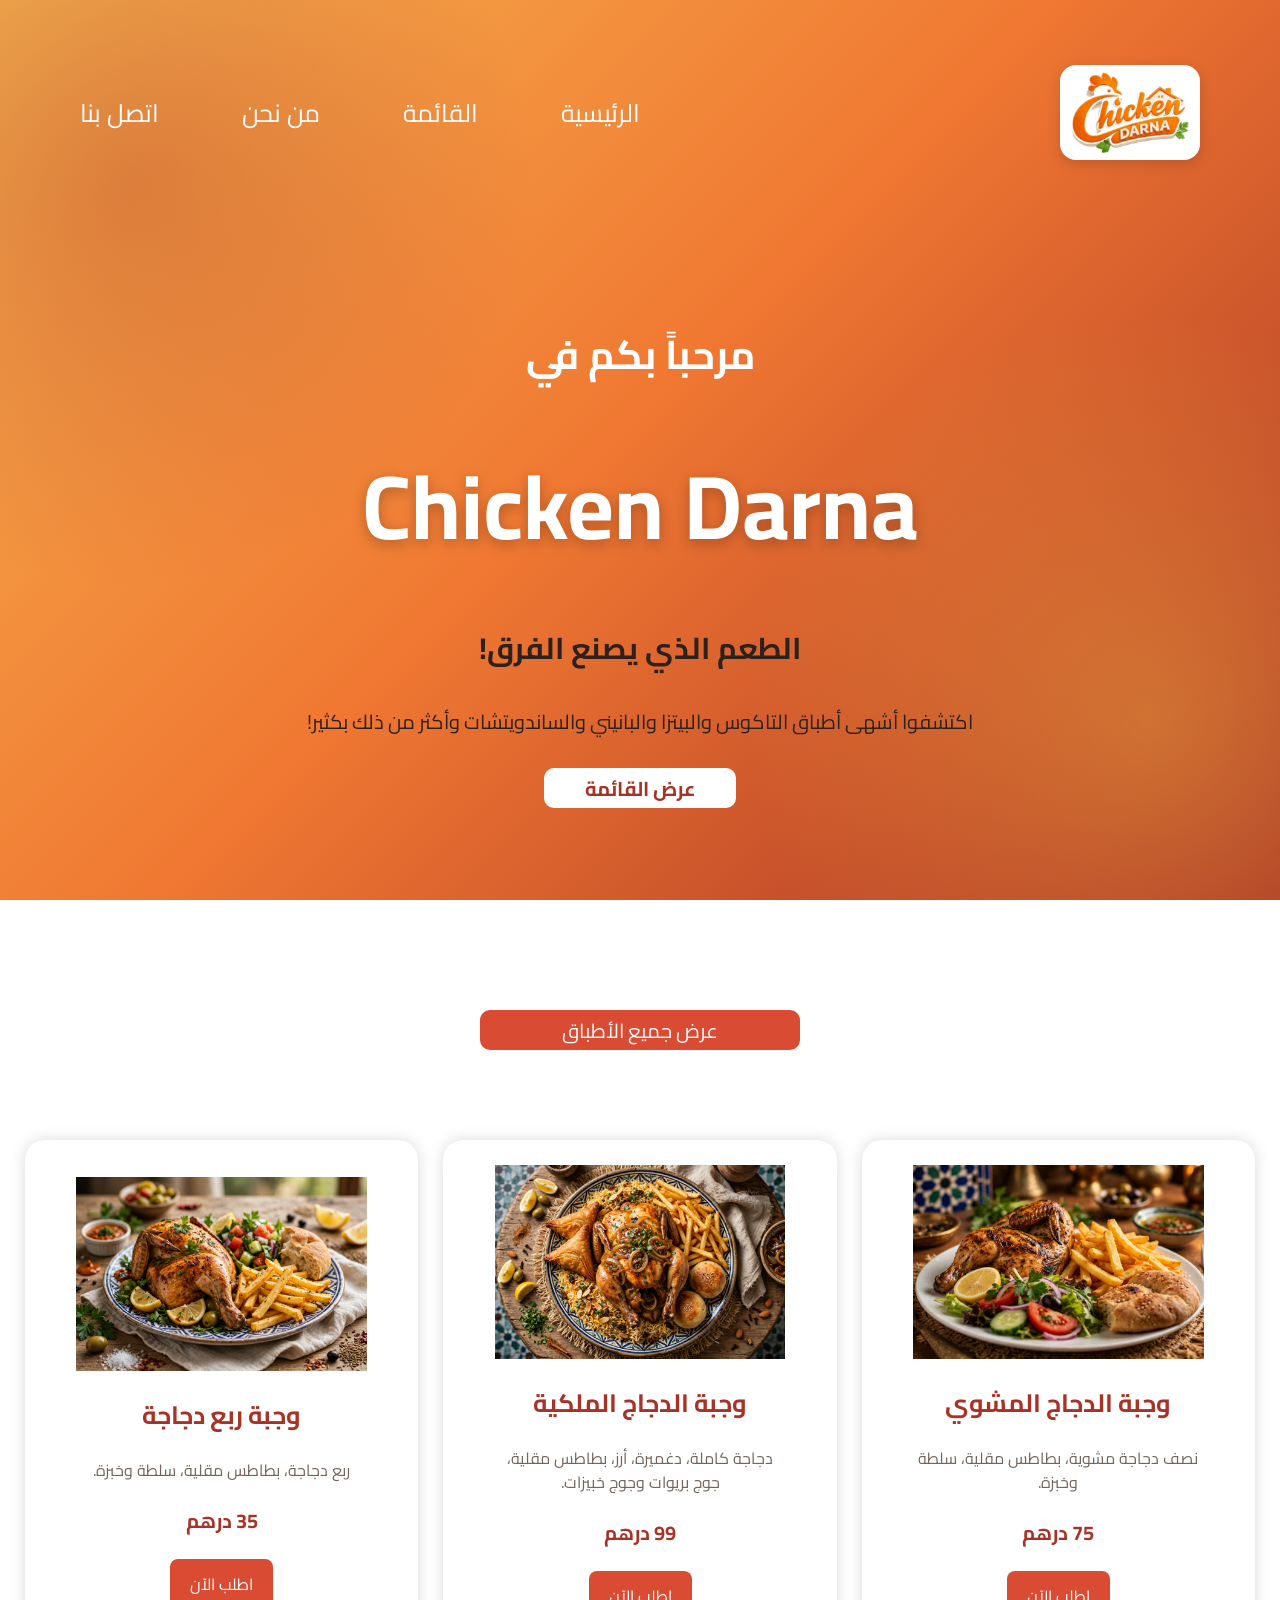
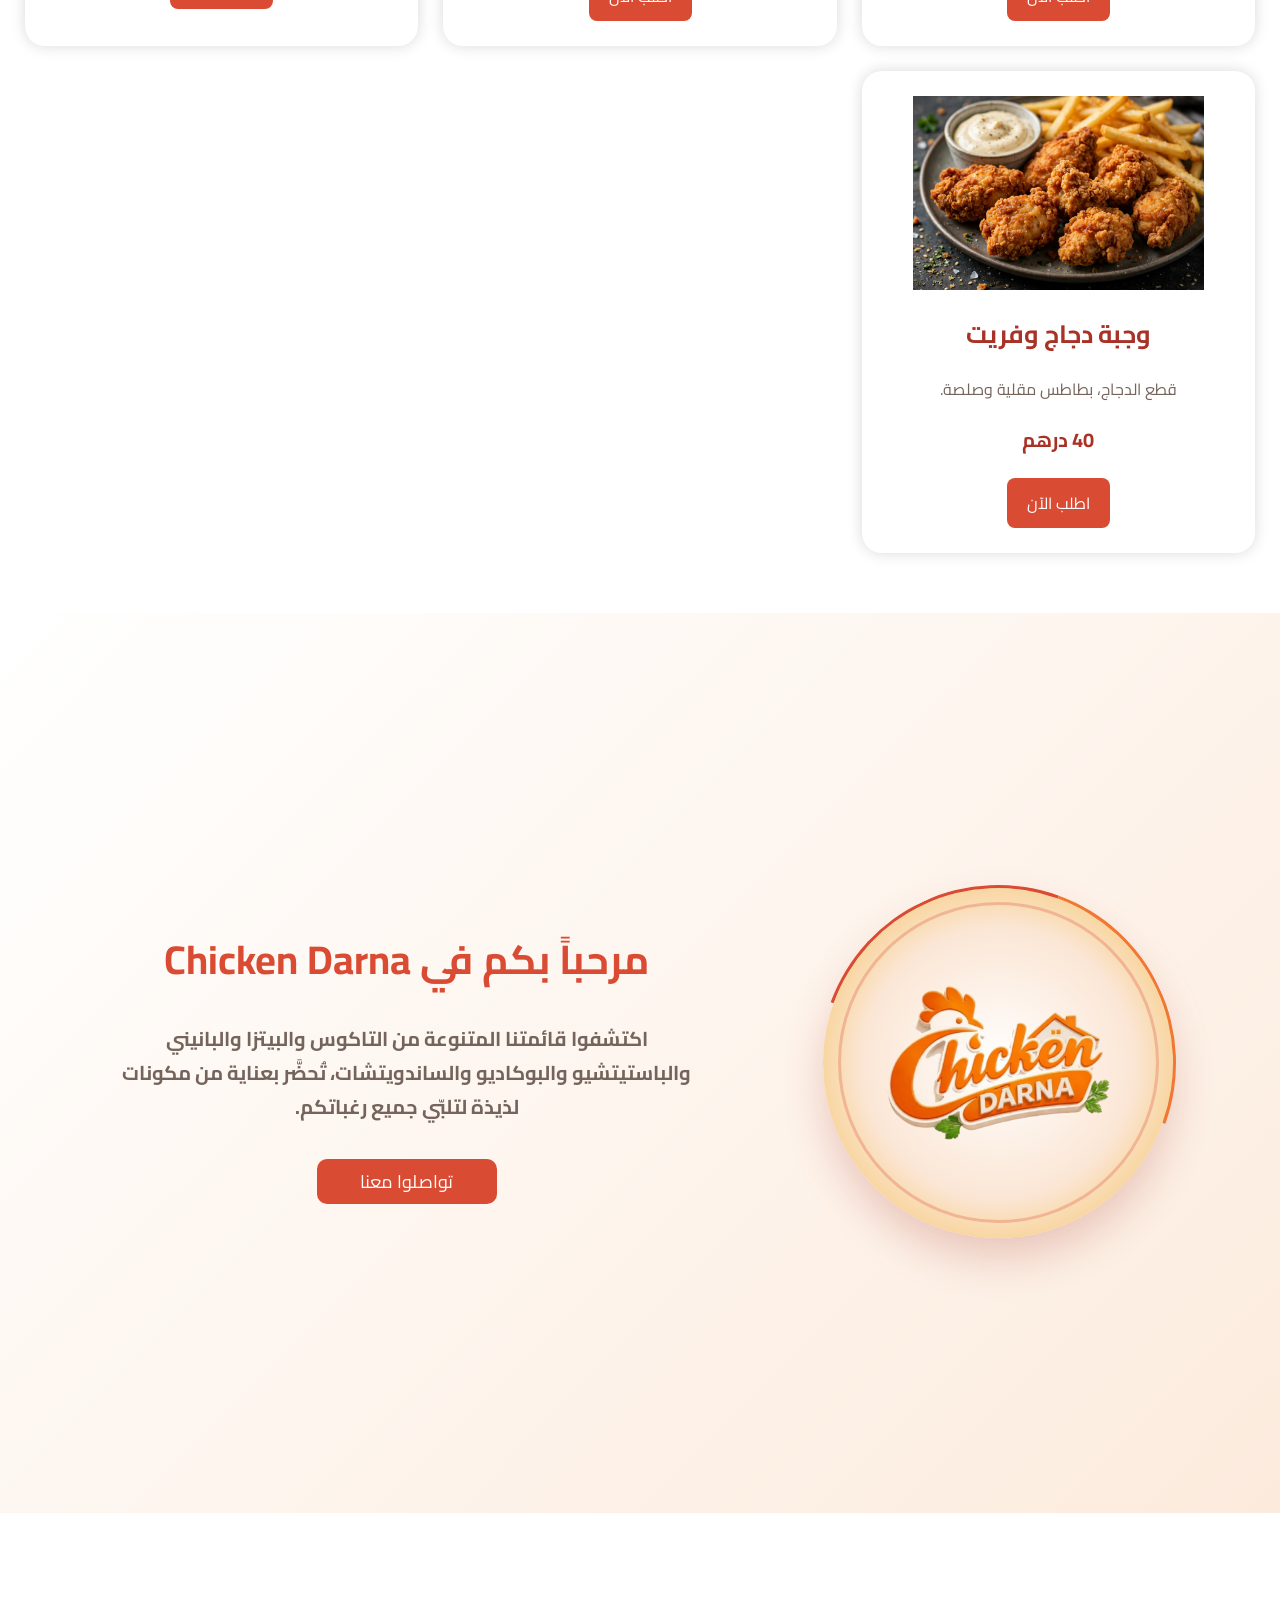
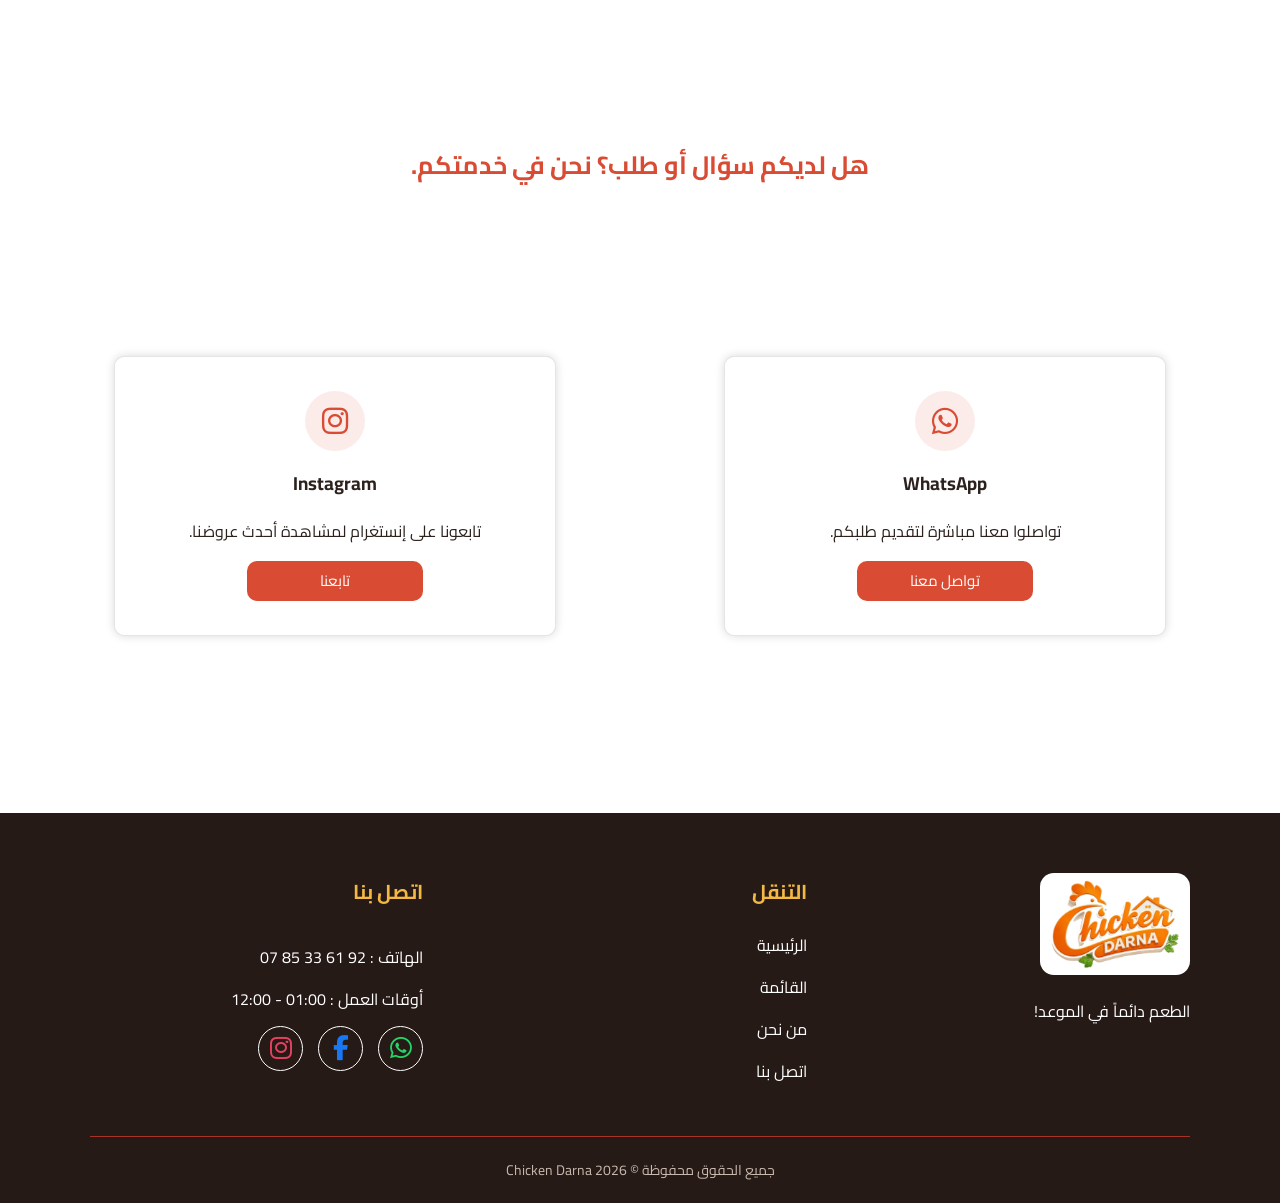
==== Frontend/Home/ChickenDarna.html @ 70481b76 "Add files via upload" ====
<!DOCTYPE html>
<html lang="ar" dir="rtl">

<head>
    <meta charset="UTF-8">
    <meta name="viewport" content="width=device-width, initial-scale=1.0">
    <link rel="stylesheet" href="https://cdnjs.cloudflare.com/ajax/libs/font-awesome/6.7.2/css/all.min.css">
    <link rel="shortcut icon" href="../imgs/Logo.png" type="image/x-icon">
    <link rel="preconnect" href="https://fonts.googleapis.com">
    <link rel="stylesheet" href="https://fonts.googleapis.com/css2?family=Cairo:wght@400;600;700;800&display=swap">
    <link rel="stylesheet" href="./style.css">
    <title>Chicken Darna | تشيكن دارنا</title>
</head>

<body>
    <div id="error-container" class="error-container" role="alert">
        <i class="fas fa-exclamation-circle"></i>
        <p>حدث خطأ، يرجى المحاولة مرة أخرى.</p>
        <button type="button" aria-label="إغلاق رسالة الخطأ" onclick="closeAlret()">
            &times;
        </button>
    </div>
    <section class="hero" id="home">
        <header>

            <img src="../imgs/Logo.png" alt="Chicken Darna">

            <button class="menu-toggle" onclick="toggleMenu()">☰</button>

            <ul id="nav-links">
                <li><a href="#home">الرئيسية</a></li>
                <li><a href="#menu">القائمة</a></li>
                <li><a href="#about">من نحن</a></li>
                <li><a href="#contact">اتصل بنا</a></li>
            </ul>
            <div class="content-alert">
                <div class="alert" id="alert">
                    تمت إضافة الطبق إلى السلة!
                </div>
            </div>
        </header>
        <div class="hero-content">
            <h2>مرحباً بكم في</h2>
            <h1>Chicken Darna</h1>
            <h3>الطعم الذي يصنع الفرق!</h3>
            <p>
                اكتشفوا أشهى أطباق التاكوس والبيتزا والبانيني والساندويتشات وأكثر من ذلك بكثير!
            </p>
            <button onclick="location.href='#menu'">عرض القائمة</button>
        </div>
    </section>
    <section id="menu">
        <div class="cards-container">
            <div class="voirPlas">
                <a href="../menu/menu.html">عرض جميع الأطباق</a>
            </div>

            <div id="cards" class="cards">
                <div class="product-info" id="parent2">
                    <img src="../imgs/Formules/DjejMechwi.jpg" alt="وجبة الدجاج المشوي">
                    <h3>وجبة الدجاج المشوي</h3>
                    <p>نصف دجاجة مشوية، بطاطس مقلية، سلطة وخبزة.</p>
                    <span class="price"> 75 درهم</span>
                    <button onclick="commender(2, 'Formules', undefined)"> اطلب الآن</button>
                </div>

                <div class="product-info" id="parent1">
                    <img src="../imgs/Formules/DjejMalaki.jpg" alt="وجبة الدجاج الملكية">
                    <h3>وجبة الدجاج الملكية</h3>
                    <p>دجاجة كاملة، دغميرة، أرز، بطاطس مقلية، جوج بريوات وجوج خبيزات.</p>
                    <span class="price">99 درهم</span>
                    <button onclick="commender(1, 'Formules', undefined)">اطلب الآن</button>
                </div>
                <div class="product-info" id="parent5">
                    <img src="../imgs/Formules/RobeDjej.jpg" alt="وجبة ربع دجاجة">
                    <h3>وجبة ربع دجاجة</h3>
                    <p>ربع دجاجة، بطاطس مقلية، سلطة وخبزة.</p>
                    <span class="price">35 درهم</span>
                    <button onclick="commender(5, 'Formules', undefined)">اطلب الآن</button>
                </div>
                <div class="product-info" id="parent7">
                    <img src="../imgs/Formules/DjejFrites.jpg" alt="وجبة دجاج وفريت">
                    <h3>وجبة دجاج وفريت</h3>
                    <p>قطع الدجاج، بطاطس مقلية وصلصة.</p>
                    <span class="price">40 درهم</span>
                    <button onclick="commender(7, 'Formules', undefined)">اطلب الآن</button>
                </div>

            </div>


        </div>
    </section>
    <section id="about" class="about">
        <div class="container">

            <div class="about-image">
                <img src="../imgs/Logo.png" alt="Chicken Darna">
            </div>

            <div class="about-content">

                <h2>مرحباً بكم في Chicken Darna</h2>

                <p>
                    اكتشفوا قائمتنا المتنوعة من التاكوس والبيتزا والبانيني
                    والباستيتشيو والبوكاديو والساندويتشات، تُحضَّر بعناية
                    من مكونات لذيذة لتلبّي جميع رغباتكم.
                </p>

                <button onclick="location.href='#contact'" class="btn">
                    تواصلوا معنا
                </button>

            </div>

        </div>

    </section>
    <section id="contact" class="contact">

        <div class="contact-title">

            <p>
                هل لديكم سؤال أو طلب؟
                نحن في خدمتكم.
            </p>
        </div>

        <!-- WhatsApp -->
        <div class="cardsContact">
            <div class="contact-card">

                <div class="icon">
                    <i class="fa-brands fa-whatsapp"></i>

                </div>

                <h3>WhatsApp</h3>

                <p>
                    تواصلوا معنا مباشرة
                    لتقديم طلبكم.
                </p>

                <button onclick="wathsape()" class="contact-btn">
                    تواصل معنا
                </button>

            </div>


            <!-- Instagram -->
            <div class="contact-card">

                <div class="icon">
                    <i class="fa-brands fa-instagram"></i>
                </div>

                <h3>Instagram</h3>

                <p>
                    تابعونا على إنستغرام
                    لمشاهدة أحدث عروضنا.
                </p>

                <button onclick="instagram()" class="contact-btn">
                    تابعنا
                </button>

            </div>



        </div>
    </section>
    <footer class="footer">

        <div class="footer-content">

            <div class="footer-brand">
                <img src="../imgs/Logo.png" alt="Chicken Darna">

                <p>
                    الطعم دائماً في الموعد!
                </p>
            </div>

            <div class="footer-links">
                <h3>التنقل</h3>

                <ul>
                    <li><a href="#home">الرئيسية</a></li>
                    <li><a href="#menu">القائمة</a></li>
                    <li><a href="#about">من نحن</a></li>
                    <li><a href="#contact">اتصل بنا</a></li>
                </ul>
            </div>

            <div class="footer-contact">
                <h3>اتصل بنا</h3>

                <p>الهاتف : <a class="phone-link" href="tel:+212785336192" dir="ltr">07 85 33 61 92</a></p>
                <p>أوقات العمل : <span dir="ltr">12:00 - 01:00</span></p>
                <div class="social-icons">


                    <a href="https://wa.me/212785336192" target="_blank" class="whatsapp">
                        <i class="fa-brands fa-whatsapp"></i>
                    </a>

                    <a target="_blank" href="https://www.facebook.com/Chickendarna" class="facebook">
                        <i class="fa-brands fa-facebook-f"></i>
                    </a>
                    <a href="https://www.instagram.com/chickendarna/" target="_blank" class="instagram">
                        <i class="fa-brands fa-instagram"></i>
                    </a>
                </div>
            </div>

        </div>

        <div class="footer-bottom">
            <p>جميع الحقوق محفوظة © 2026 Chicken Darna</p>
        </div>

    </footer>
    <script src="./script.js"></script>
    <script src="../Ensemble.js"></script>
</body>

</html>
---- Frontend/Home/style.css ----
* {
    margin: 0;
    padding: 0;
    box-sizing: border-box;
}

:root {
    /* COLOR PALETTE */
    --primary-red: #D94B32;
    --dark-red: #A83225;

    --primary-orange: #F07832;
    --light-orange: #F4B942;

    --background: #FFFFFF;
    --card-bg: #FFFFFF;
    --section-bg: #FCEBDD;

    --text-dark: #2C211D;
    --text-gray: #75645C;
    --text-light: #FFFFFF;

    --footer-bg: #261A17;

    /* COMPATIBILITY */
    --shadow: 0 10px 30px rgba(0, 0, 0, 0.15);
    --radius: 20px;
    --transition: 0.3s ease;

    --hero-gradient:
        radial-gradient(circle at 90% 80%,
            rgba(244, 185, 66, 0.38),
            transparent 30%),
        radial-gradient(circle at 10% 20%,
            rgba(168, 50, 37, 0.32),
            transparent 30%),
        linear-gradient(135deg,
            #F6B34F 0%,
            #F07832 48%,
            #A83225 100%);
}

/* GENERAL */

html {
    scroll-behavior: smooth;
}

body {
    font-family: 'Cairo', Arial, Helvetica, sans-serif;
    background: var(--background);
    color: var(--text-dark);
}

button,
a {
    -webkit-tap-highlight-color: transparent;
}

section {
    min-height: 100vh;
    display: flex;
    overflow: hidden;
}

/* HEADER */

header {
    display: flex;
    align-items: center;
    justify-content: space-between;
    padding: 20px 80px;
    height: 25vh;
    width: 100%;
}

header img {
    width: 140px;
    background: #FFFFFF;
    border-radius: 16px;
    padding: 6px 10px;
    box-shadow: 0 4px 14px rgba(0, 0, 0, 0.15);
}

header ul {
    display: flex;
    list-style: none;
    width: 50%;
    justify-content: space-between;
}

header ul li a {
    color: var(--text-light);
    text-decoration: none;
    font-size: 25px;
    transition: var(--transition);
    position: relative;
}

header ul li a::before {
    content: "";
    position: absolute;
    inset-inline-start: 0;
    bottom: -5px;
    height: 3px;
    background-color: var(--dark-red);
    width: 0;
    transition: var(--transition);
}

header ul li a:hover {
    color: var(--dark-red);
}

header ul li a:hover::before {
    width: 100%;
}

/* MOBILE MENU BUTTON */

.menu-toggle {
    display: none;
    background: none;
    border: none;
    color: var(--text-light);
    font-size: 30px;
    cursor: pointer;
}

/* HERO */

.hero {
    align-items: center;
    background: var(--hero-gradient);
    flex-direction: column;
}

.hero-content {
    transform: translateY(500px);
    animation: transforme 2s ease forwards;
    width: 100%;
    text-align: center;
    display: flex;
    flex-direction: column;
    align-items: center;
    justify-content: center;
    height: 75vh;
    gap: 30px;
}

.hero-content h2 {
    font-size: 40px;
    color: var(--text-light);
}

.hero-content h1 {
    font-size: 90px;
    color: var(--text-light);
    text-shadow: 0 4px 14px rgba(0, 0, 0, 0.25);
}

.hero-content h3 {
    font-size: 30px;
    color: var(--text-dark);
}

.hero-content p {
    font-size: 20px;
    color: var(--text-dark);
    max-width: 800px;
    line-height: 1.6;
}

.hero-content button {
    width: 15%;
    min-width: 150px;
    height: 40px;

    background: #FFFFFF;

    border: none;
    border-radius: 10px;
    font-size: 20px;
    font-weight: bold;
    color: var(--dark-red);
    cursor: pointer;
    transition: var(--transition);
    animation: btn 3s ease 1s 1;
}

.hero-content button:hover {
    transform: translateY(-7px);
    box-shadow: 0 5px 20px rgba(255, 255, 255, 0.8);
}

/* ANIMATIONS */

@keyframes transforme {
    to {
        transform: translateY(0);
    }
}

@keyframes btn {
    0%, 100% {
        box-shadow: 0 0 0 transparent;
    }

    50% {
        box-shadow: 0 0 50px var(--light-orange);
    }
}

/* MENU */

#menu {
    justify-content: space-around;
    padding: 40px 0;
}

.cards-container {
    width: 100%;
}

.cards-container h1 {
    text-align: center;
    display: flex;
    align-items: center;
    justify-content: center;
    font-size: 50px;
    color: var(--dark-red);
    margin: 30px;
}

.cards {
    width: 100%;
    display: grid;
    grid-template-columns: repeat(auto-fit, minmax(300px, 1fr));
    gap: 25px;
    padding: 20px 25px;
}

.no-product {
    width: 100%;
    text-align: center;
    color: var(--text-gray);
    font-size: 22px;
    font-weight: bold;
    padding: 50px 0;
}

/* PRODUCT */

.product-info {
    width: 100%;
    min-height: 300px;
    padding: 25px 15px;
    display: flex;
    flex-direction: column;
    justify-content: center;
    align-items: center;
    gap: 20px;
    border-radius: var(--radius);
    background-color: var(--card-bg);
    box-shadow: 0 0 15px rgba(0, 0, 0, 0.15);
    transition: var(--transition);
}

.product-info:hover {
    transform: translateY(-5px);
}

.product-info h3 {
    color: var(--dark-red);
    font-size: 25px;
    text-align: center;
}

.product-info p {
    color: var(--text-gray);
    max-width: 80%;
    line-height: 1.5;
    text-align: center;
    display: -webkit-box;
    -webkit-box-orient: vertical;
    -webkit-line-clamp: 2;
    overflow: hidden;
}

.product-info .price {
    color: var(--dark-red);
    font-size: 20px;
    font-weight: bold;
}

.product-info img {
    width: 80%;
}

.product-info button:not(.Taill button) {
    width: fit-content;
    padding: 10px 20px;
    border: none;
    border-radius: 8px;
    background-color: var(--primary-red);
    color: var(--text-light);
    font-size: 16px;
    cursor: pointer;
    transition: var(--transition);
}

.product-info button:hover:not(.Taill button) {
    transform: translateY(-3px);
    background-color: var(--dark-red);
}

/* ALERT */

.content-alert {
    position: fixed;
    top: 140px;
    right: 0;
    width: 100%;
    z-index: 1000;
    pointer-events: none;
}

.alert {
    width: min(35%, 450px);
    min-height: 40px;
    padding: 8px 15px;
    background-color: var(--dark-red);
    display: flex;
    align-items: center;
    justify-content: center;
    font-size: 20px;
    color: var(--text-light);
    border-radius: 10px;
    position: absolute;
    right: -100%;
    transition: right 1s ease-out;
}

.alert.active {
    right: 0;
}

/* VOIR PLUS */

.voirPlas {
    width: 100%;
    display: flex;
    justify-content: center;
    align-items: center;
    height: 20vh;
}

.voirPlas a {
    width: 25%;
    background-color: var(--primary-red);
    height: 40px;
    border: none;
    border-radius: 10px;
    font-size: 20px;
    text-decoration: none;
    color: var(--text-light);
    transition: var(--transition);
    display: flex;
    align-items: center;
    justify-content: center;
    cursor: pointer;
}

.voirPlas a:hover {
    background-color: var(--dark-red);
    transform: translateY(-5px);
}

/* ABOUT */

.about {
    align-items: center;
    justify-content: space-around;
    flex-direction: column;
    padding: 70px 20px;

    background:
        linear-gradient(135deg,
            var(--background),
            var(--section-bg));
}

.about h1 {
    width: 100%;
    color: var(--dark-red);
    text-align: center;
    font-size: 50px;
    margin-bottom: 30px;
}

/* ABOUT CONTAINER */

.container {
    display: flex;
    justify-content: space-evenly;
    flex-direction: row;
    gap: 80px;
    padding: 30px;
    min-height: 500px;
    align-items: center;
    width: 100%;
    max-width: 1200px;
    margin: auto;
}

/* ABOUT IMAGE */

.about-image {
    position: relative;
    width: 350px;
    height: 350px;
    flex-shrink: 0;
    display: flex;
    align-items: center;
    justify-content: center;
    border-radius: 50%;

    background:
        radial-gradient(circle,
            var(--card-bg) 0%,
            #FBE6D5 55%,
            var(--light-orange) 100%);

    box-shadow: 0 20px 40px rgba(168, 50, 37, 0.22);

    transition:
        transform 0.5s ease,
        box-shadow 0.5s ease;
}

.about-image::before {
    content: "";
    position: absolute;
    width: 90%;
    height: 90%;
    border: 3px solid rgba(217, 75, 50, 0.28);
    border-radius: 50%;
    transition: var(--transition);
}

.about-image::after {
    content: "";
    position: absolute;
    width: 100%;
    height: 100%;
    border-radius: 50%;
    border: 3px solid transparent;
    border-top-color: var(--primary-red);
    border-right-color: var(--primary-orange);
    transform: rotate(-25deg);
    transition: 0.5s ease;
}

.about-image img {
    position: relative;
    z-index: 2;
    width: 65%;
    max-width: 270px;
    object-fit: contain;
    mix-blend-mode: multiply;
    transition: transform 0.5s ease;
}

.about-image:hover {
    transform: translateY(-10px) rotate(2deg);
    box-shadow: 0 25px 50px rgba(168, 50, 37, 0.28);
}

.about-image:hover img {
    transform: scale(1.08) rotate(-2deg);
}

.about-image:hover::after {
    transform: rotate(155deg);
}

/* ABOUT CONTENT */

.about-content {
    height: auto;
    display: flex;
    flex-direction: column;
    align-items: center;
    text-align: right;
    justify-content: center;
    max-width: 600px;
}

.about-content h2 {
    font-size: 40px;
    color: var(--primary-red);
    margin-bottom: 25px;
    text-align: center;
}

.about-content p {
    font-size: 20px;
    font-weight: bold;
    margin-bottom: 15px;
    line-height: 1.7;
    color: var(--text-gray);
    text-align: center;
}

.about-content button {
    width: 180px;
    height: 45px;
    margin-top: 20px;
    background: var(--primary-red);
    border: none;
    border-radius: 10px;
    color: var(--text-light);
    cursor: pointer;
    transition: var(--transition);
    font-size: 18px;
}

.about-content button:hover {
    background: var(--dark-red);
    transform: translateY(-4px);
    box-shadow: 0 8px 20px rgba(217, 75, 50, 0.28);
}

/* CONTACT */

.contact {
    flex-direction: column;
    align-items: center;
    justify-content: space-evenly;
    padding: 60px 20px;
}

.contact-title {
    display: flex;
    flex-direction: column;
    height: 150px;
    justify-content: center;
    align-items: center;
    text-align: center;
}

.contact-title h1 {
    font-size: 50px;
    color: var(--dark-red);
    margin-bottom: 20px;
}

.contact-title p {
    font-size: 25px;
    font-weight: bold;
    color: var(--primary-red);
}

.cardsContact {
    text-align: center;
    display: grid;
    width: 100%;
    grid-template-columns: repeat(auto-fit, minmax(300px, 1fr));
    gap: 20px;
    justify-items: center;
    padding: 0 20px;
}

.cardsContact > div {
    height: 280px;
    border: 1px solid rgba(0, 0, 0, 0.1);
    display: flex;
    align-items: center;
    justify-content: center;
    flex-direction: column;
    gap: 15px;
    width: 75%;
    border-radius: 10px;
    background: var(--card-bg);
    box-shadow: 0 0 10px rgba(0, 0, 0, 0.15);
    transition: var(--transition);
}

.cardsContact > div:hover {
    transform: translateY(-7px);
    box-shadow: 0 15px 30px rgba(0, 0, 0, 0.15);
}

.icon {
    font-size: 30px;
    color: var(--primary-red);
    border-radius: 50%;
    height: 60px;
    width: 60px;
    display: flex;
    justify-content: center;
    align-items: center;
    background: rgba(217, 75, 50, 0.10);
}

.contact-btn {
    background-color: var(--primary-red);
    height: 40px;
    font-size: 15px;
    color: var(--text-light);
    width: 40%;
    border: none;
    transition: var(--transition);
    border-radius: 10px;
    cursor: pointer;
}

.contact-btn:hover {
    background-color: var(--dark-red);
    transform: translateY(-3px);
}

/* FOOTER */

.footer {
    background: var(--footer-bg);
    color: var(--text-light);
    padding: 60px 7% 20px;
}

.footer-content {
    display: grid;
    grid-template-columns: repeat(3, 1fr);
    gap: 50px;
}

.footer-brand img {
    width: 150px;
    margin-bottom: 15px;
    background: #FFFFFF;
    border-radius: 14px;
    padding: 6px 10px;
}

.footer-brand p {
    color: var(--background);
    line-height: 1.6;
}

.footer h3 {
    color: var(--light-orange);
    margin-bottom: 20px;
    font-size: 20px;
}

.footer-links ul {
    list-style: none;
    display: flex;
    flex-direction: column;
    gap: 12px;
}

.footer-links a {
    color: var(--background);
    text-decoration: none;
    transition: var(--transition);
}

.footer-links a:hover {
    color: var(--light-orange);
}

.footer-contact {
    display: flex;
    flex-direction: column;
    gap: 12px;
}

.footer-contact p {
    color: var(--background);
}

.phone-link {
    color: var(--background);
    text-decoration: none;
}

.phone-link:hover {
    color: var(--light-orange);
}

.footer-bottom {
    margin-top: 50px;
    padding-top: 20px;
    border-top: 1px solid var(--dark-red);
    text-align: center;
}

.footer-bottom p {
    color: #C8B8AE;
    font-size: 14px;
}

.Taill {
    width: 100%;
    display: flex;
    justify-content: space-evenly;
}

.Taill button {
    width: 15%;
    text-align: center;
    height: 35px;
    display: flex;
    justify-content: center;
    align-items: center;
    border-radius: 5px;
    cursor: pointer;
    border: 1px solid var(--primary-red);
    background-color: transparent;
}

.Taill button.active {
    background-color: rgba(244, 185, 66, 0.55);
}

.social-icons {
    display: flex;
    gap: 15px;
}

.social-icons a {
    width: 45px;
    height: 45px;
    display: flex;
    align-items: center;
    justify-content: center;
    border-radius: 50%;
    text-decoration: none;
    font-size: 25px;
    transition: var(--transition);
    border: 0.5px solid var(--text-light);
}

.whatsapp {
    color: #25D366;
}

.facebook {
    color: #1877F2;
}

.instagram {
    color: #E4405F;
}

/* ERROR */

.error-container {
    align-items: center;
    gap: 12px;
    width: fit-content;
    max-width: 90%;
    padding: 14px 18px;
    margin: 15px auto;
    background-color: #FFF3E6;
    border: 1px solid #F6D2B8;
    border-right: 5px solid var(--primary-red);
    border-radius: 10px;
    color: var(--dark-red);
    box-shadow: 0 4px 12px rgba(0, 0, 0, 0.08);
    font-family: 'Cairo', Arial, sans-serif;
    position: fixed;
    top: 20px;
    left: 20px;
    z-index: 20000;
    display: none;
}

.error-container.active {
    display: flex;
}

.error-container i {
    font-size: 22px;
    color: var(--primary-red);
    flex-shrink: 0;
}

.error-container p {
    margin: 0;
    line-height: 1.6;
    overflow-wrap: anywhere;
}

.error-container button {
    margin-right: auto;
    padding: 0 5px;
    border: none;
    background: transparent;
    color: var(--dark-red);
    font-size: 24px;
    cursor: pointer;
}

.error-container button:hover {
    color: var(--primary-red);
}
/* TABLET */

@media (max-width: 1000px) {

    header {
        padding: 15px 40px;
        height: auto;
        min-height: 120px;
    }

    header img {
        width: 120px;
    }

    header ul {
        width: 60%;
        gap: 15px;
    }

    header ul li a {
        font-size: 18px;
    }

    .hero-content h1 {
        font-size: 70px;
    }

    .hero-content h2 {
        font-size: 32px;
    }

    .hero-content h3 {
        font-size: 25px;
    }

    .hero-content p {
        max-width: 700px;
        padding: 0 20px;
    }

    .hero-content button {
        width: 25%;
    }

    .cards {
        grid-template-columns: repeat(2, minmax(0, 1fr));
        gap: 20px;
        padding: 20px;
    }

    .product-info {
        min-width: 0;
        min-height: 330px;
        height: 100%;
        padding: 20px 15px;
        gap: 15px;
    }

    .product-info img {
        width: 100%;
        max-width: 200px;
        height: 150px;
        object-fit: contain;
    }

    .product-info h3 {
        font-size: 21px;
        overflow-wrap: anywhere;
    }

    .product-info p {
        max-width: 100%;
        font-size: 14px;
        line-height: 1.5;
    }

    .product-info .price {
        font-size: 19px;
    }

    .container {
        gap: 40px;
        padding: 20px;
    }

    .about-image {
        width: 280px;
        height: 280px;
    }

    .about-content h2 {
        font-size: 34px;
    }

    .about-content p {
        font-size: 18px;
    }

    .cardsContact {
        grid-template-columns: repeat(2, minmax(0, 1fr));
    }

    .cardsContact > div {
        width: 100%;
    }

    .footer-content {
        grid-template-columns: repeat(2, minmax(0, 1fr));
    }
}

/* MOBILE */

@media (max-width: 700px) {

    header {
        position: relative;
        height: auto;
        min-height: 90px;
        padding: 15px 20px;
        gap: 15px;
    }

    .menu-toggle {
        display: block;
    }

    header ul {
        display: none;
    }

    header ul.active {
        display: flex;
        flex-direction: column;
        align-items: center;
        gap: 20px;

        position: absolute;
        top: 80px;
        left: 20px;
        z-index: 1000;

        width: 160px;
        padding: 20px;

        background: var(--dark-red);
        border-radius: 15px;
        box-shadow: var(--shadow);
    }

    header img {
        width: 110px;
    }

    header ul li a {
        font-size: 16px;
    }

    .hero {
        min-height: 100vh;
    }

    .hero-content {
        height: auto;
        min-height: 75vh;
        padding: 40px 20px;
        gap: 20px;
    }

    .hero-content h1 {
        font-size: 50px;
        overflow-wrap: anywhere;
    }

    .hero-content h2 {
        font-size: 27px;
    }

    .hero-content h3 {
        font-size: 22px;
    }

    .hero-content p {
        font-size: 16px;
        line-height: 1.6;
    }

    .hero-content button {
        width: 50%;
    }

    #menu {
        min-height: auto;
        padding: 40px 0;
    }

    .cards-container h1 {
        font-size: 35px;
        margin: 20px 10px;
    }

    .cards {
        grid-template-columns: repeat(2, minmax(0, 1fr));
        gap: 15px;
        padding: 15px;
    }

    .product-info {
        width: 100%;
        min-width: 0;
        min-height: 310px;
        height: 100%;
        padding: 15px 10px;
        gap: 12px;
        border-radius: 14px;
    }

    .product-info img {
        width: 100%;
        max-width: 100%;
        height: 120px;
        object-fit: contain;
    }

    .product-info h3 {
        font-size: 18px;
        line-height: 1.4;
        overflow-wrap: anywhere;
    }

    .product-info p {
        max-width: 100%;
        font-size: 13px;
        line-height: 1.5;
        -webkit-line-clamp: 3;
    }

    .product-info .price {
        font-size: 17px;
    }

    .product-info button:not(.Taill button) {
        max-width: 100%;
        padding: 9px 12px;
        font-size: 14px;
    }

    .Taill {
        gap: 5px;
    }

    .Taill button {
        width: 30%;
        min-width: 0;
        font-size: 12px;
    }

    .voirPlas {
        height: 100px;
    }

    .voirPlas a {
        width: 50%;
    }

    .about {
        min-height: auto;
        padding: 60px 20px;
    }

    .about h1 {
        font-size: 35px;
        margin-bottom: 20px;
    }

    .container {
        flex-direction: column;
        gap: 40px;
        padding: 20px 10px;
        min-height: auto;
    }

    .about-image {
        width: 250px;
        height: 250px;
    }

    .about-image img {
        max-width: 170px;
    }

    .about-content {
        width: 100%;
        align-items: center;
        text-align: center;
        padding: 10px;
    }

    .about-content h2 {
        font-size: 30px;
    }

    .about-content p {
        font-size: 17px;
        line-height: 1.6;
    }

    .about-content button {
        width: 50%;
    }

    .contact {
        min-height: auto;
        padding: 60px 20px;
    }

    .contact-title {
        height: auto;
        padding: 20px;
    }

    .contact-title h1 {
        font-size: 35px;
    }

    .contact-title p {
        font-size: 18px;
    }

    .cardsContact {
        grid-template-columns: 1fr;
        padding: 20px 0;
    }

    .cardsContact > div {
        width: 100%;
        max-width: 400px;
    }

    .contact-btn {
        width: 60%;
    }

    .footer {
        padding: 50px 20px 20px;
    }

    .footer-content {
        grid-template-columns: 1fr;
        text-align: center;
        gap: 40px;
    }

    .footer-links ul,
    .footer-contact {
        align-items: center;
    }

    .footer-bottom {
        margin-top: 35px;
    }

    .alert {
        width: 70%;
        font-size: 18px;
    }
}

/* SMALL MOBILE */

@media (max-width: 500px) {

    header ul.active {
        left: 15px;
        width: 150px;
    }

    header ul li a {
        font-size: 14px;
    }

    .hero-content h1 {
        font-size: 40px;
    }

    .hero-content h2 {
        font-size: 23px;
    }

    .hero-content h3 {
        font-size: 19px;
    }

    .hero-content p {
        font-size: 15px;
    }

    .hero-content button {
        width: 70%;
    }

    .cards-container h1 {
        font-size: 30px;
    }

    .cards {
        grid-template-columns: 1fr;
        gap: 20px;
        padding: 15px;
    }

    .product-info {
        width: 100%;
        max-width: 360px;
        min-height: 330px;
        margin: 0 auto;
        padding: 20px 15px;
        gap: 15px;
    }

    .product-info img {
        max-width: 220px;
        height: 160px;
    }

    .product-info h3 {
        font-size: 21px;
    }

    .product-info p {
        max-width: 100%;
        font-size: 15px;
    }

    .product-info .price {
        font-size: 20px;
    }

    .product-info button:not(.Taill button) {
        font-size: 15px;
    }

    .Taill button {
        width: 15%;
    }

    .voirPlas a {
        width: 85%;
        font-size: 16px;
    }

    .about-image {
        width: 210px;
        height: 210px;
    }

    .about-image img {
        max-width: 140px;
    }

    .about-content h2 {
        font-size: 26px;
    }

    .about-content p {
        font-size: 15px;
    }

    .about-content button {
        width: 70%;
    }

    .contact-title h1 {
        font-size: 30px;
    }

    .contact-title p {
        font-size: 16px;
    }

    .contact-btn {
        width: 80%;
    }

    .footer {
        padding-left: 15px;
        padding-right: 15px;
    }

    .footer-bottom p {
        font-size: 12px;
    }

    .alert {
        width: 80%;
        font-size: 16px;
    }

    .content-alert {
        top: 75px;
    }

    .error-container {
        width: auto;
        max-width: 100%;
        padding: 12px;
        gap: 8px;
    }
}

/* VERY SMALL MOBILE */

@media (max-width: 350px) {

    header {
        padding: 12px;
    }

    header img {
        width: 90px;
    }

    .menu-toggle {
        font-size: 25px;
    }

    .hero-content h1 {
        font-size: 34px;
    }

    .hero-content h2 {
        font-size: 20px;
    }

    .hero-content h3 {
        font-size: 17px;
    }

    .hero-content button {
        width: 85%;
    }

    .product-info {
        min-height: 280px;
        padding: 15px 10px;
        gap: 10px;
    }

    .product-info img {
        max-width: 180px;
        height: 120px;
    }

    .product-info h3 {
        font-size: 19px;
    }

    .product-info p {
        font-size: 13px;
    }

    .product-info .price {
        font-size: 17px;
    }

    .about-image {
        width: 180px;
        height: 180px;
    }

    .about-image img {
        max-width: 120px;
    }

    .about h1,
    .contact-title h1 {
        font-size: 28px;
    }

    .about-content h2 {
        font-size: 23px;
    }
}

/* ARABIC / RTL */
button,
input,
select {
    font-family: inherit;
}
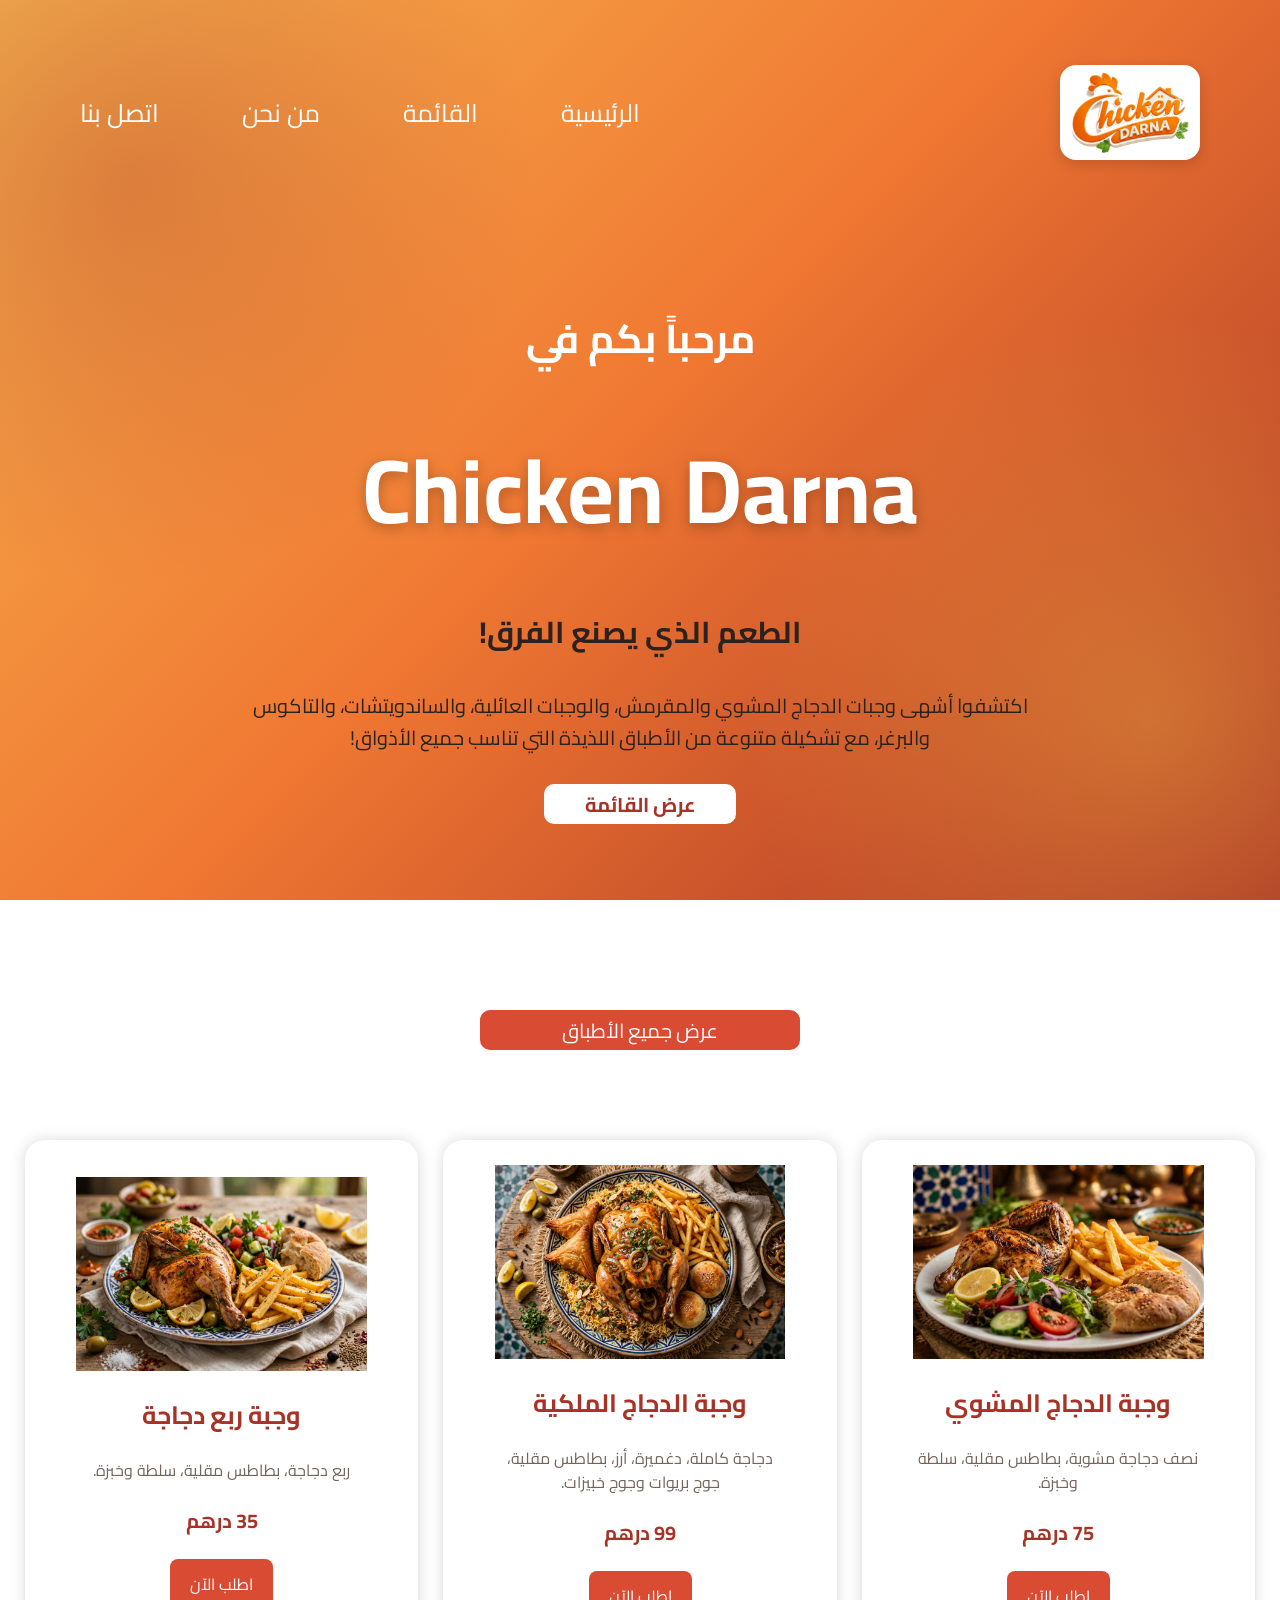
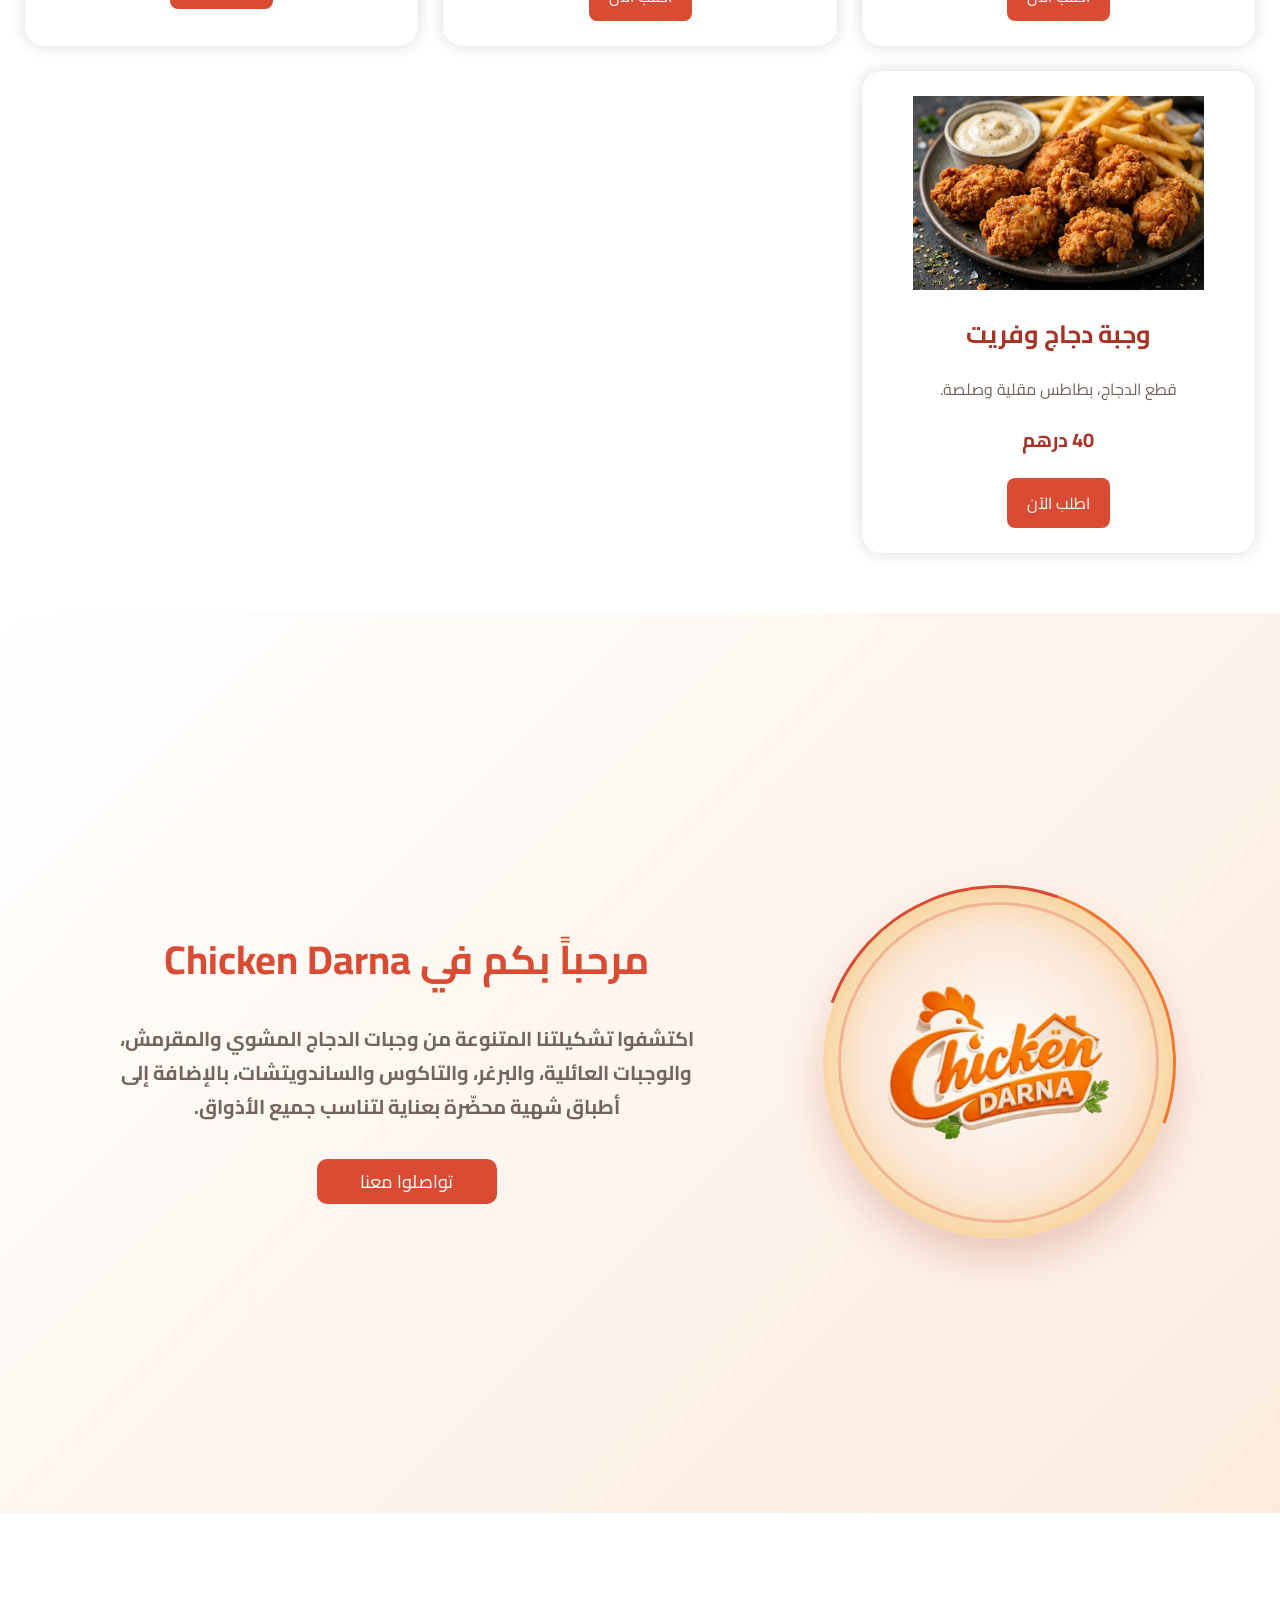
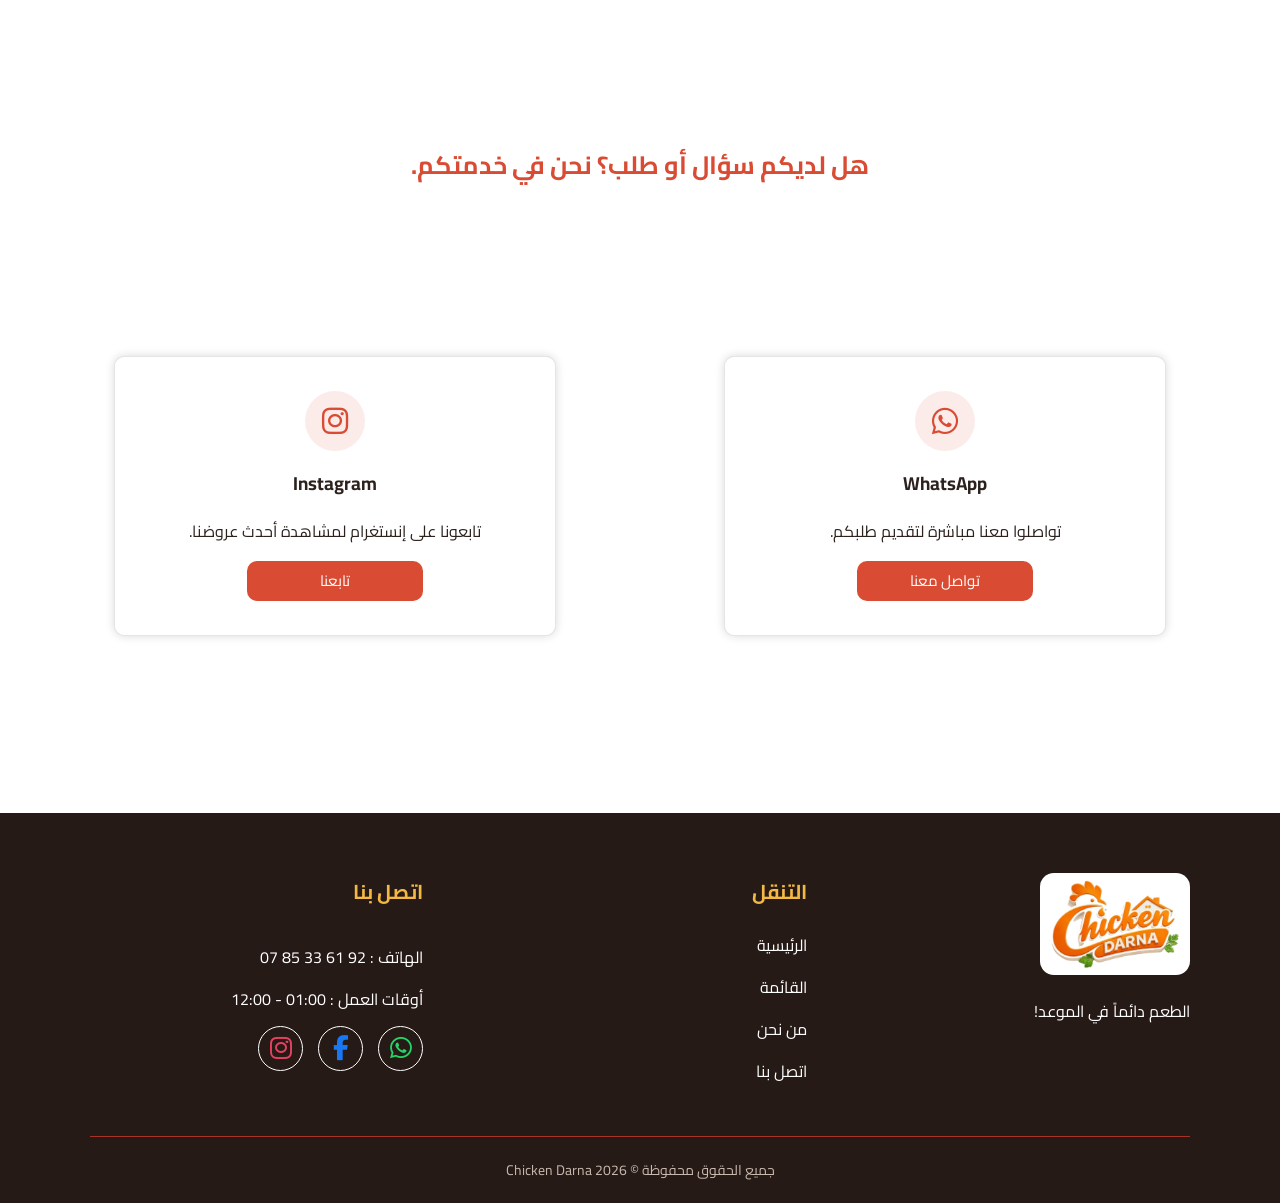
==== commit 9d61d9e5: "Add files via upload" ====
--- a/Frontend/Home/ChickenDarna.html
+++ b/Frontend/Home/ChickenDarna.html
@@ -44,7 +44,8 @@
             <h1>Chicken Darna</h1>
             <h3>الطعم الذي يصنع الفرق!</h3>
             <p>
-                اكتشفوا أشهى أطباق التاكوس والبيتزا والبانيني والساندويتشات وأكثر من ذلك بكثير!
+                اكتشفوا أشهى وجبات الدجاج المشوي والمقرمش، والوجبات العائلية، والساندويتشات، والتاكوس والبرغر، مع تشكيلة
+                متنوعة من الأطباق اللذيذة التي تناسب جميع الأذواق!
             </p>
             <button onclick="location.href='#menu'">عرض القائمة</button>
         </div>
@@ -103,9 +104,8 @@
                 <h2>مرحباً بكم في Chicken Darna</h2>
 
                 <p>
-                    اكتشفوا قائمتنا المتنوعة من التاكوس والبيتزا والبانيني
-                    والباستيتشيو والبوكاديو والساندويتشات، تُحضَّر بعناية
-                    من مكونات لذيذة لتلبّي جميع رغباتكم.
+                    اكتشفوا تشكيلتنا المتنوعة من وجبات الدجاج المشوي والمقرمش، والوجبات العائلية، والبرغر، والتاكوس
+                    والساندويتشات، بالإضافة إلى أطباق شهية محضّرة بعناية لتناسب جميع الأذواق.
                 </p>
 
                 <button onclick="location.href='#contact'" class="btn">
